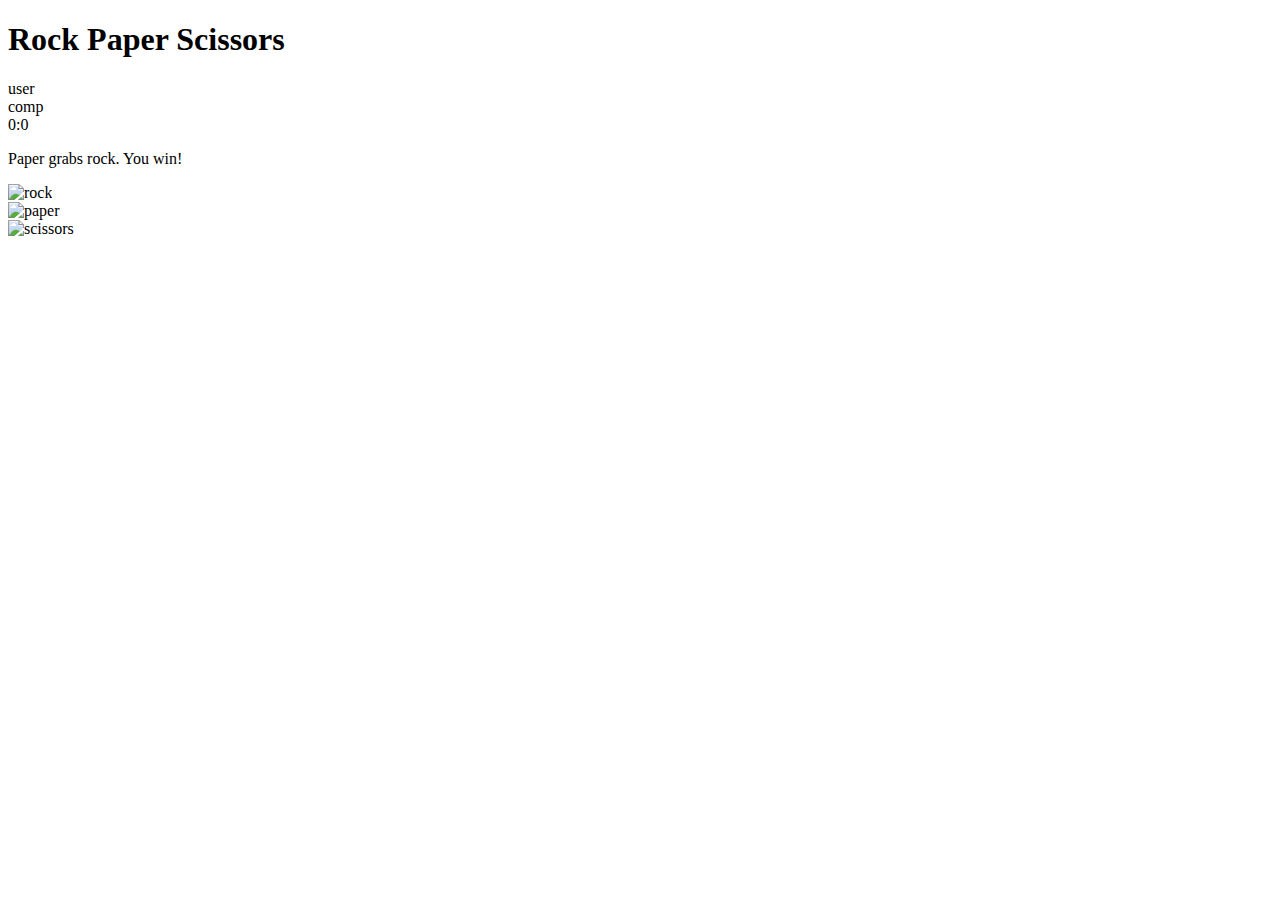
==== index.html @ cb831024 "created images folder" ====
<!DOCTYPE html>
<html lang="en" dir="ltr">
  <head>
    <meta charset="utf-8">
    <title>Rock Paper Scissors Game</title>
  </head>
  <body>
    <header>
      <h1>Rock Paper Scissors</h1>
    </header>
    <div class="score-board">
      <div id="user-label" class="badge">user</div>
      <div id="computer-label" class="badge">comp</div>
      <span id="user-score">0</span>:<span id="computer-score">0</span>
    </div>

    <div class="result">
      <p>Paper grabs rock. You win!</p>
    </div>

    <div class="choices">
      <div class="choice" id="r">
        <img src="images/" alt="rock">
      </div>
      <div class="choice" id="p">
        <img src="images/" alt="paper">
      </div>
      <div class="choice" id="s">
        <img src="images/" alt="scissors">
      </div>
  </body>
</html>
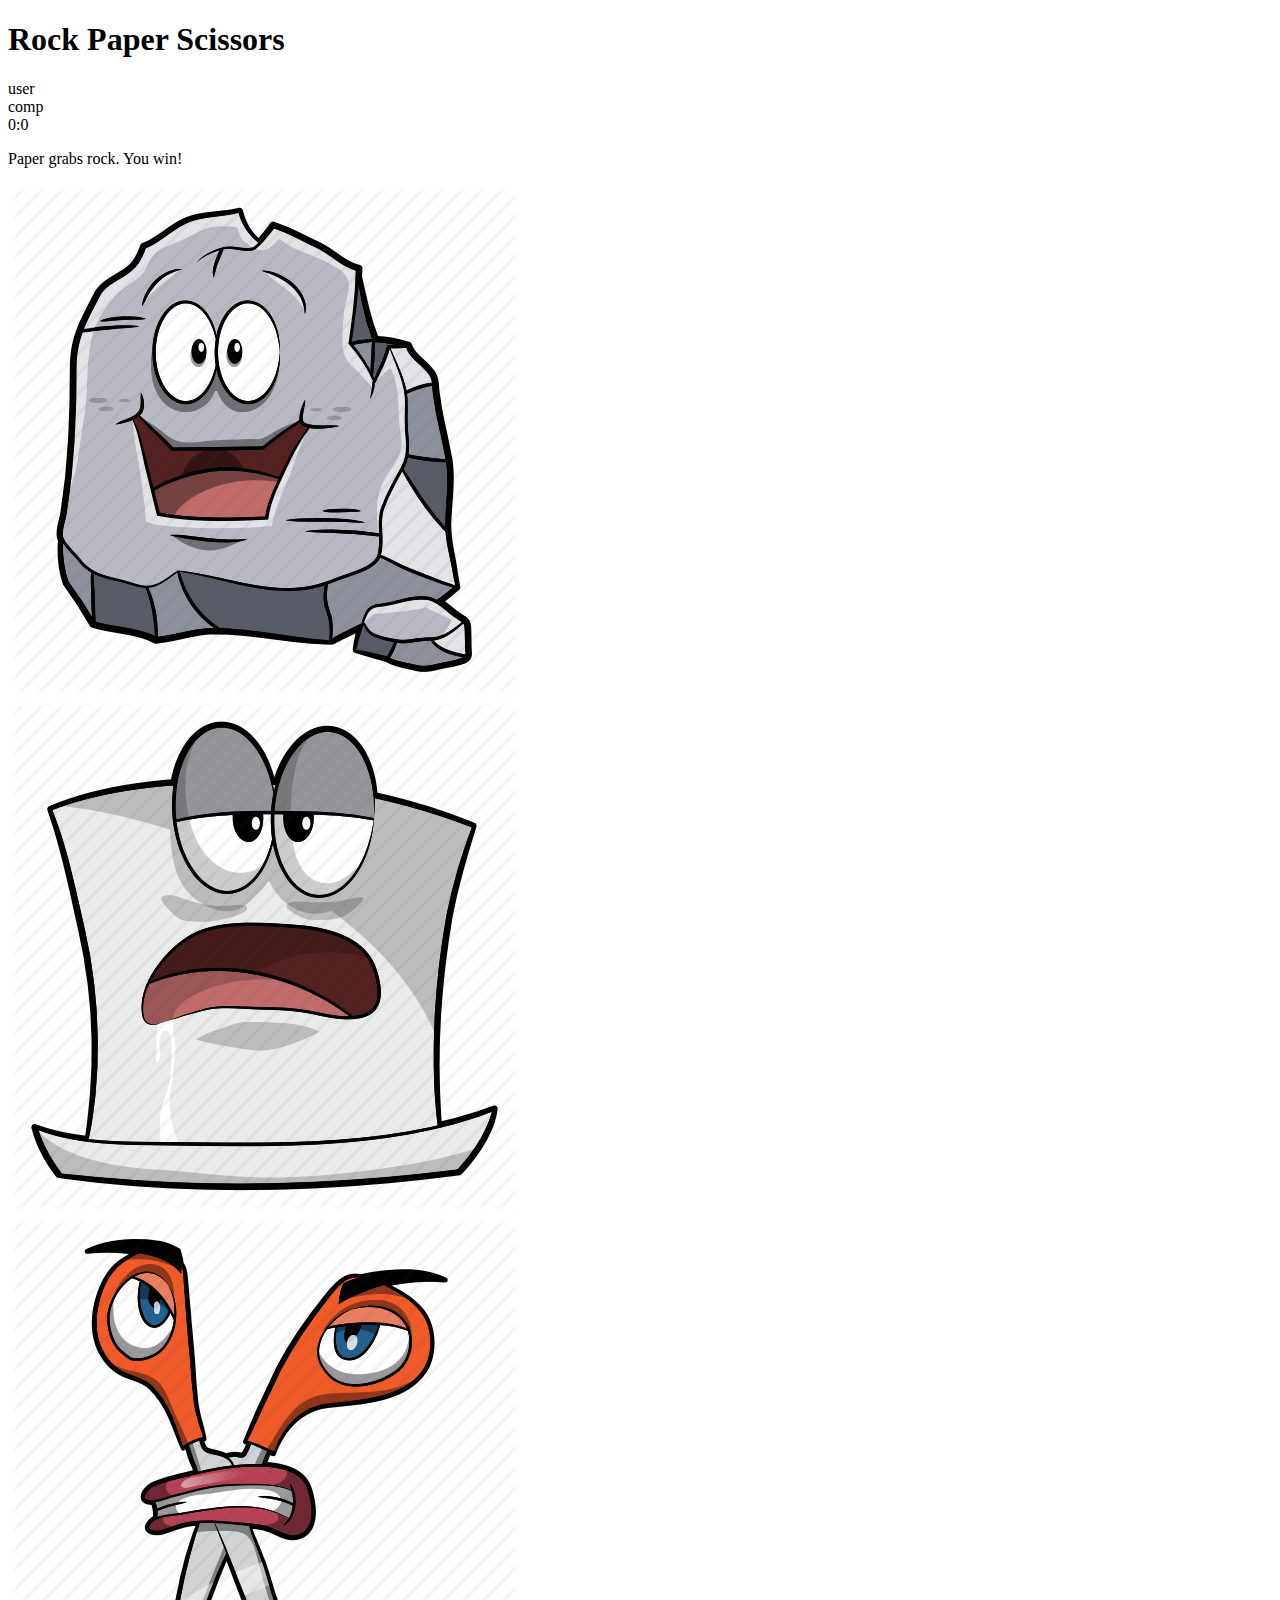
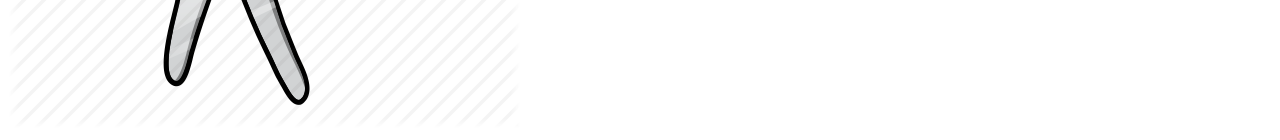
==== commit 41fa3b67: "add r,p,s images" ====
--- a/index.html
+++ b/index.html
@@ -3,6 +3,7 @@
   <head>
     <meta charset="utf-8">
     <title>Rock Paper Scissors Game</title>
+    <link rel="stylesheet" href="styles.css">
   </head>
   <body>
     <header>
@@ -20,13 +21,14 @@
 
     <div class="choices">
       <div class="choice" id="r">
-        <img src="images/" alt="rock">
+        <img src="images/rock.png" alt="rock">
       </div>
       <div class="choice" id="p">
-        <img src="images/" alt="paper">
+        <img src="images/paper.png" alt="paper">
       </div>
       <div class="choice" id="s">
-        <img src="images/" alt="scissors">
+        <img src="images/scissors.png" alt="scissors">
       </div>
+      <script src="src/app.js"></script>
   </body>
 </html>
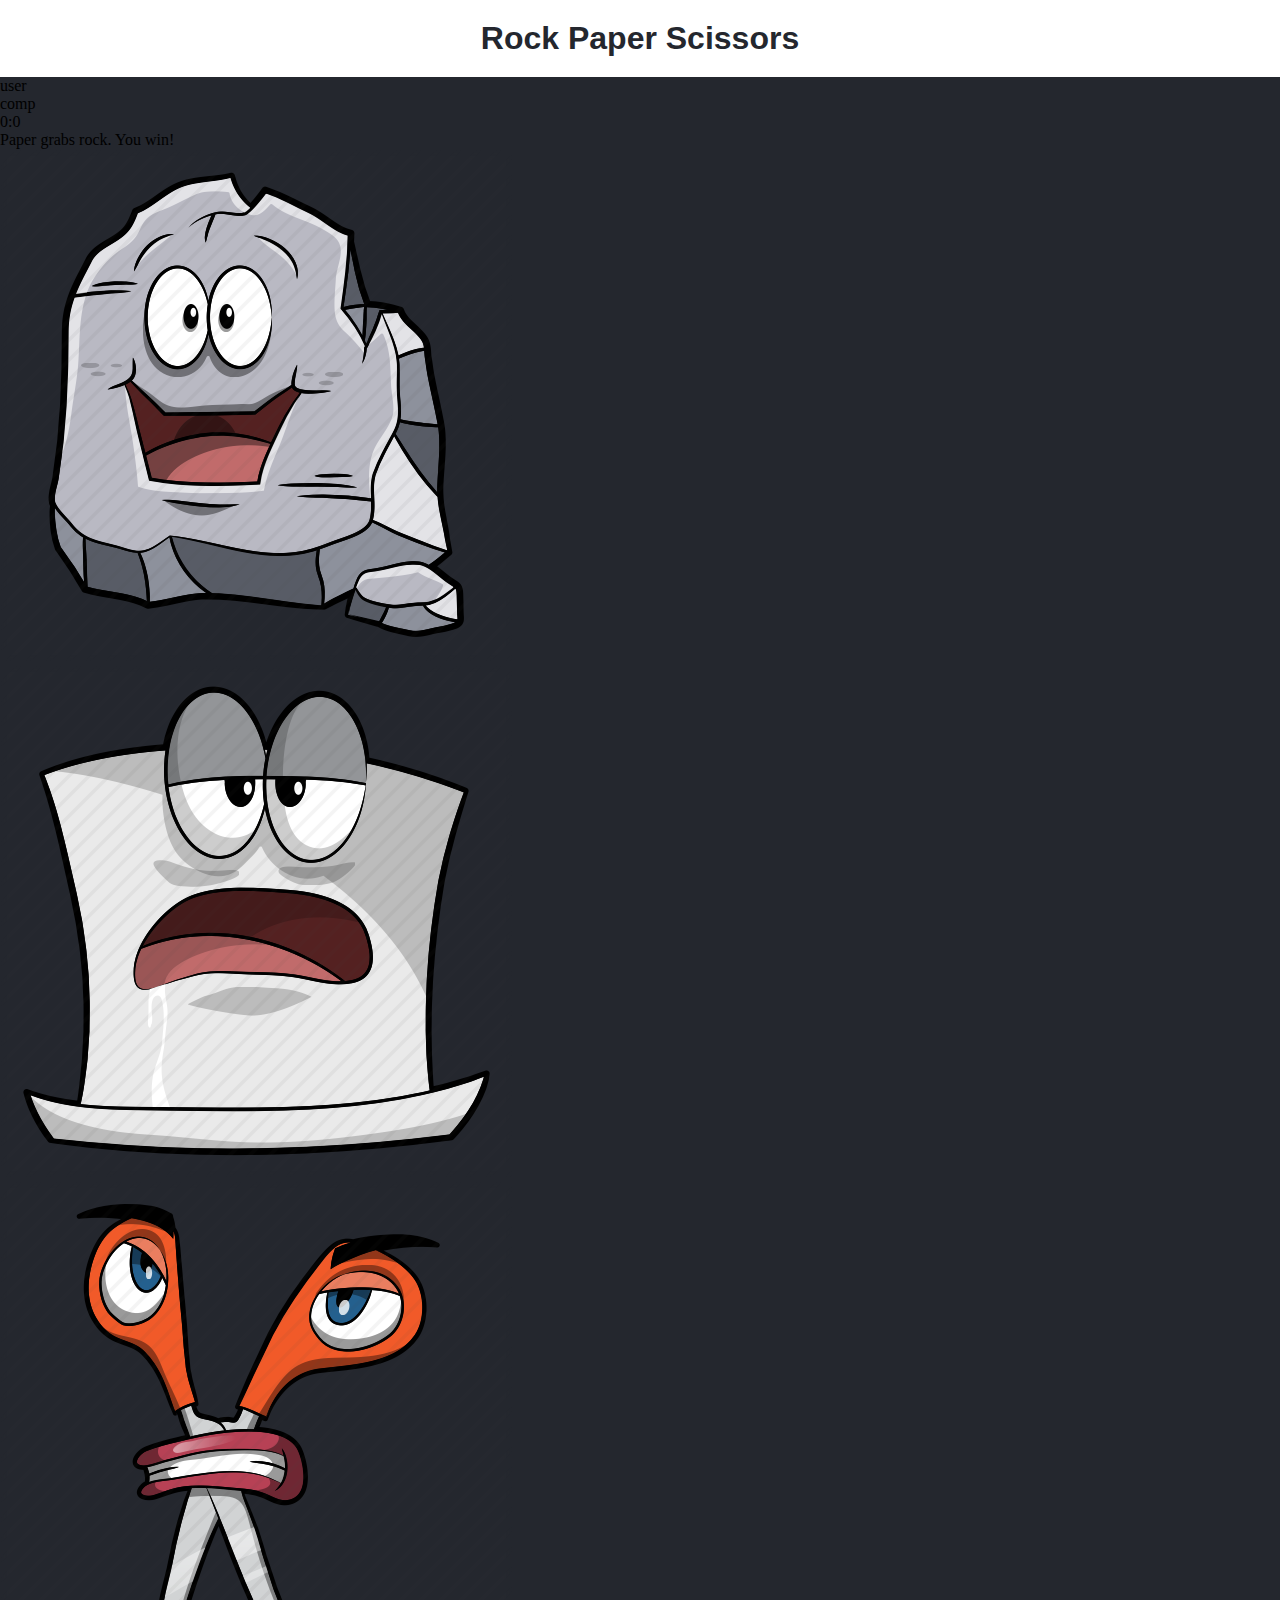
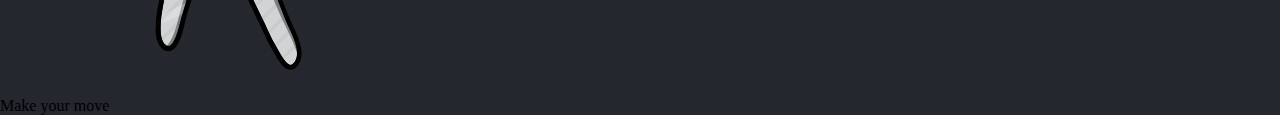
==== commit cee5af5f: "added styling to header,body,h1" ====
--- a/index.html
+++ b/index.html
@@ -29,6 +29,10 @@
       <div class="choice" id="s">
         <img src="images/scissors.png" alt="scissors">
       </div>
+    </div>
+
+      <p id="action-message">Make your move</p>
+
       <script src="src/app.js"></script>
   </body>
 </html>
--- a/styles.css
+++ b/styles.css
@@ -0,0 +1,20 @@
+* {
+  margin: 0;
+  padding: 0;
+  box-sizing: border-box;
+}
+
+body {
+  background-color: #24272E
+}
+
+header {
+  background: white;
+  padding: 20px;
+}
+
+h1 {
+  color: #24272E;
+  text-align: center;
+  font-family: Asap, sans-serif;
+}
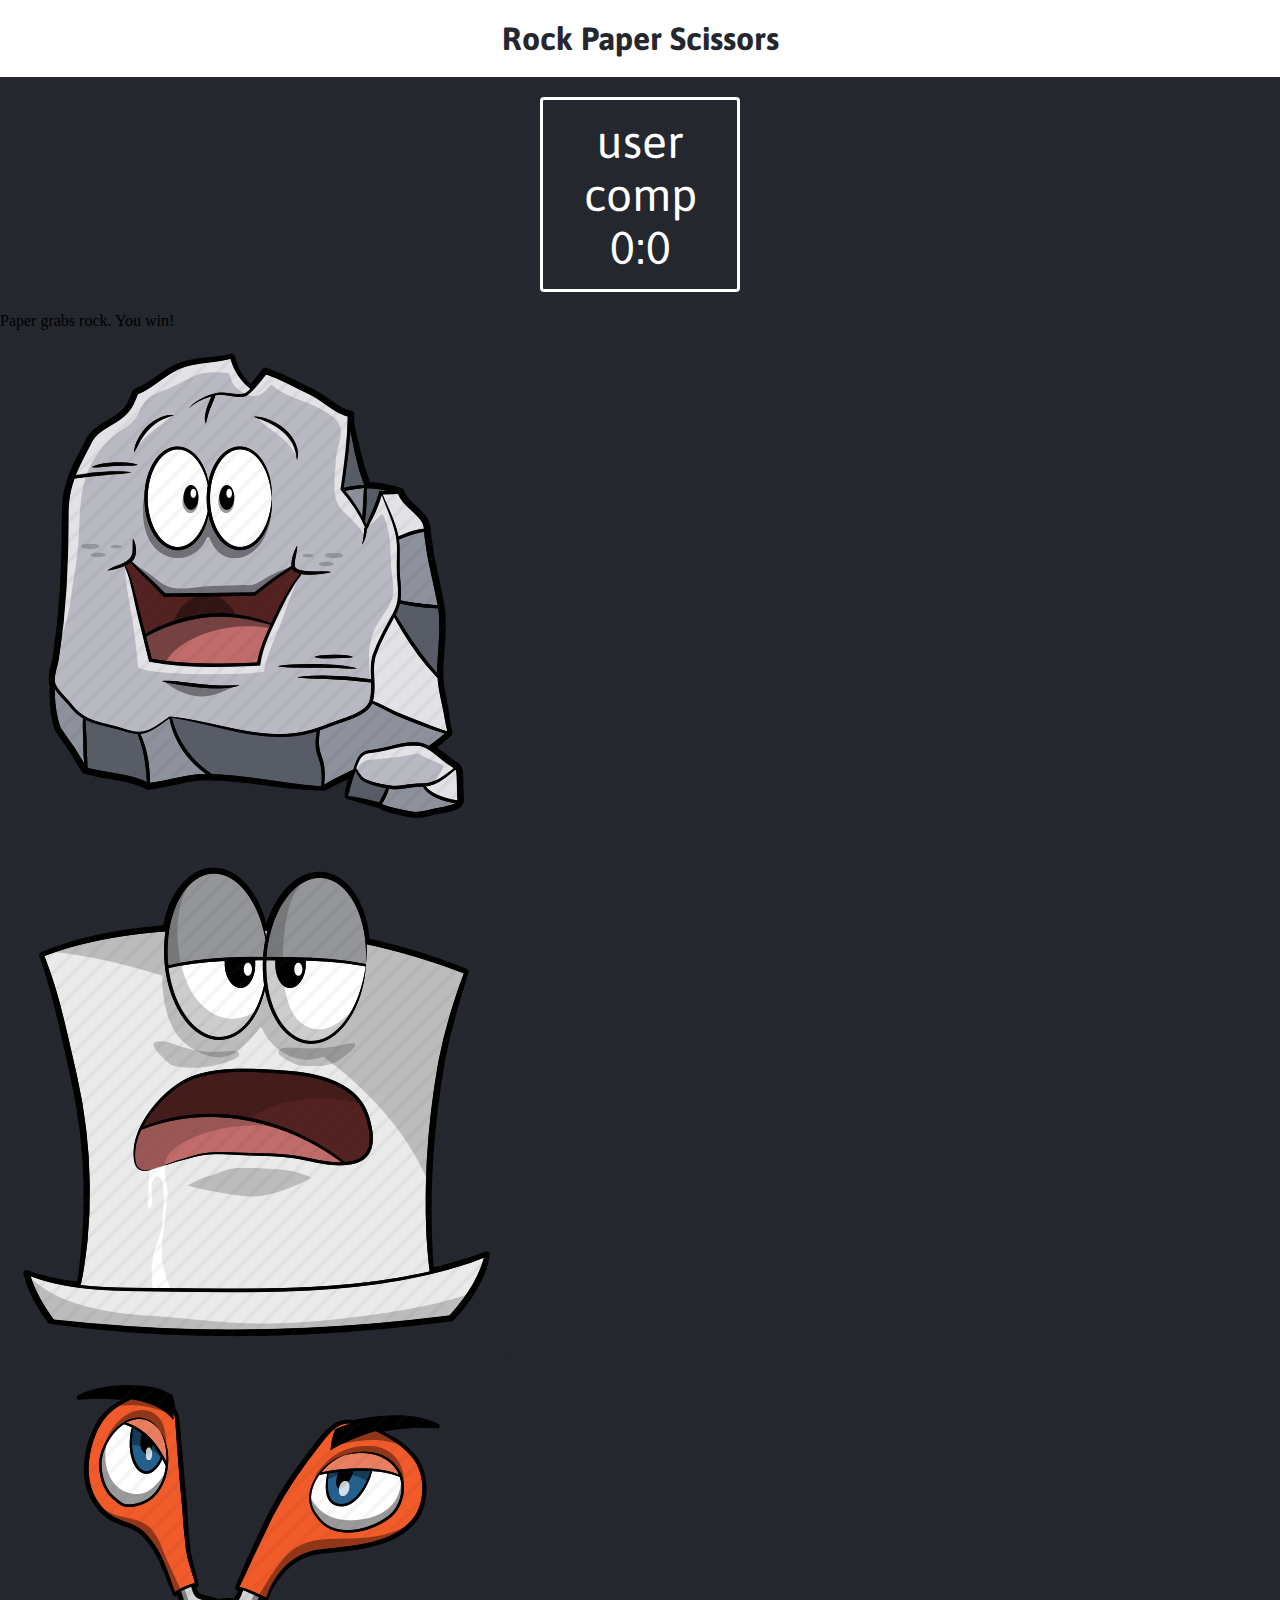
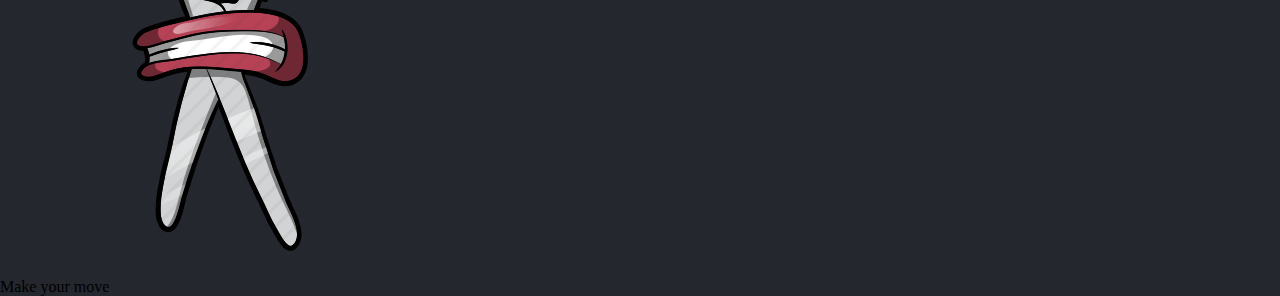
==== commit c2de9f19: "added styling for score board:" ====
--- a/index.html
+++ b/index.html
@@ -4,6 +4,7 @@
     <meta charset="utf-8">
     <title>Rock Paper Scissors Game</title>
     <link rel="stylesheet" href="styles.css">
+    <link href="https://fonts.googleapis.com/css?family=Asap:400,500,700&display=swap" rel="stylesheet">
   </head>
   <body>
     <header>
--- a/styles.css
+++ b/styles.css
@@ -16,5 +16,17 @@
 h1 {
   color: #24272E;
   text-align: center;
-  font-family: Asap, sans-serif;
+  font-family: 'Asap', sans-serif;
 }
+
+.score-board {
+  margin: 20px auto;
+  border: 3px solid white;
+  border-radius: 4px;
+  text-align: center;
+  width: 200px;
+  color: white;
+  font-size: 46px;
+  padding: 15px 20px;
+  font-family: 'Asap', sans-serif;
+}
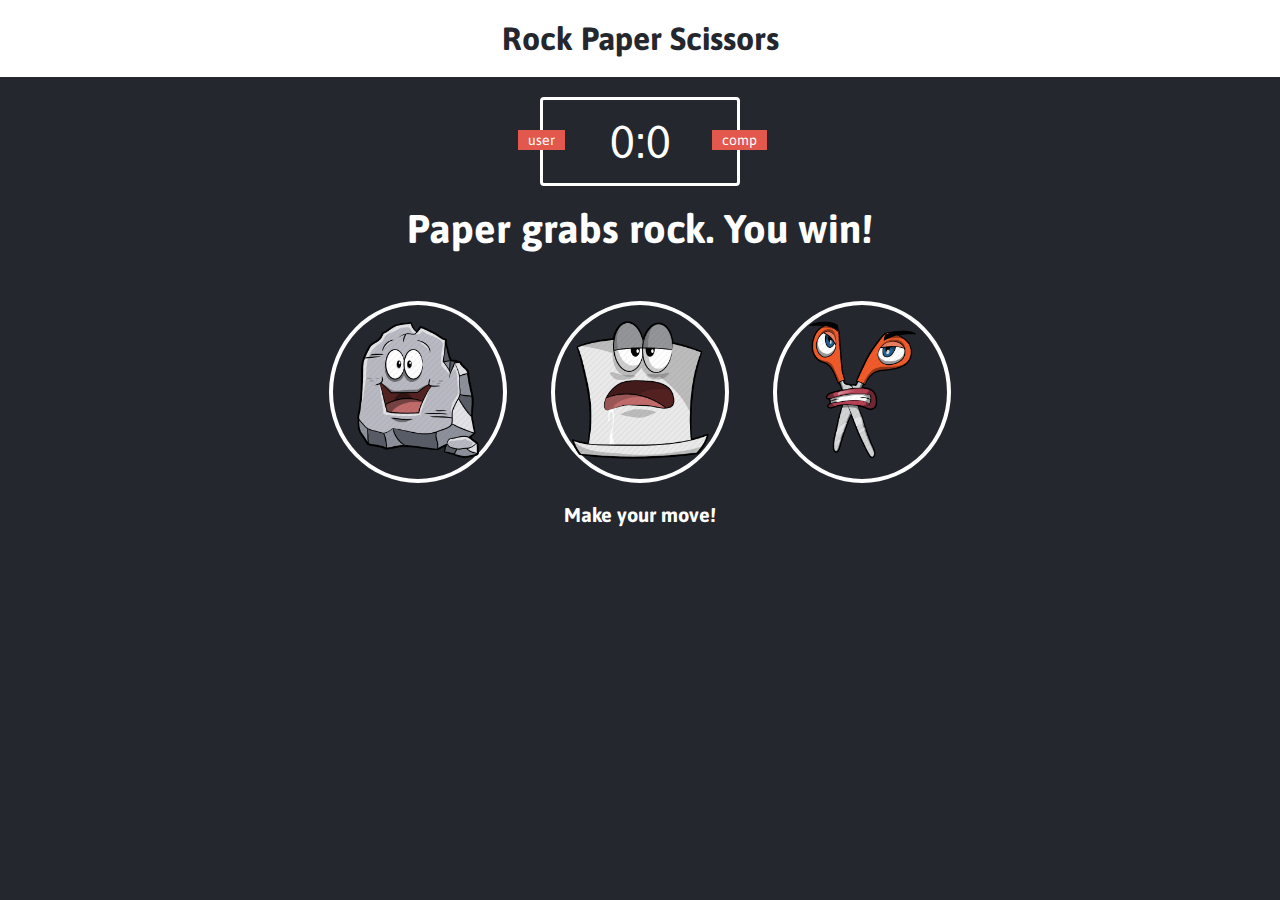
==== commit f2c738ae: "complete styling for RPS" ====
--- a/index.html
+++ b/index.html
@@ -32,7 +32,7 @@
       </div>
     </div>
 
-      <p id="action-message">Make your move</p>
+      <p id="action-message">Make your move!</p>
 
       <script src="src/app.js"></script>
   </body>
--- a/styles.css
+++ b/styles.css
@@ -29,4 +29,69 @@
   font-size: 46px;
   padding: 15px 20px;
   font-family: 'Asap', sans-serif;
+  position: relative;
 }
+
+.badge {
+  background-color: #E2584D;
+  color: white;
+  font-size: 14px;
+  padding: 2px 10px;
+  font-family: 'Asap', sans-serif;
+}
+
+#user-label {
+  position: absolute;
+  top: 30px;
+  left: -25px;
+}
+
+#computer-label {
+  position: absolute;
+  top: 30px;
+  right: -30px;
+}
+
+.result {
+  font-size: 40px;
+  color: white
+}
+
+p {
+  text-align: center;
+  font-family: 'Asap', sans-serif;
+  font-weight: bold;
+}
+
+.choices {
+  margin-top: 50px;
+  text-align: center;
+}
+
+.choice {
+  border: 4px solid white;
+  border-radius: 50%;
+  display: inline-block;
+  margin: 0 20px;
+  padding: 10px;
+  transition: all 0.3s ease;
+}
+
+.choice:hover {
+  cursor: pointer;
+  background: black;
+}
+
+img {
+	  height: 150px;
+	  width: 150px;
+}
+
+#action-message {
+  text-align: center;
+  font-family: 'Asap', sans-serif;
+  font-weight: bold;
+  font-size: 20px;
+  color: white;
+  margin-top: 20px;
+}
